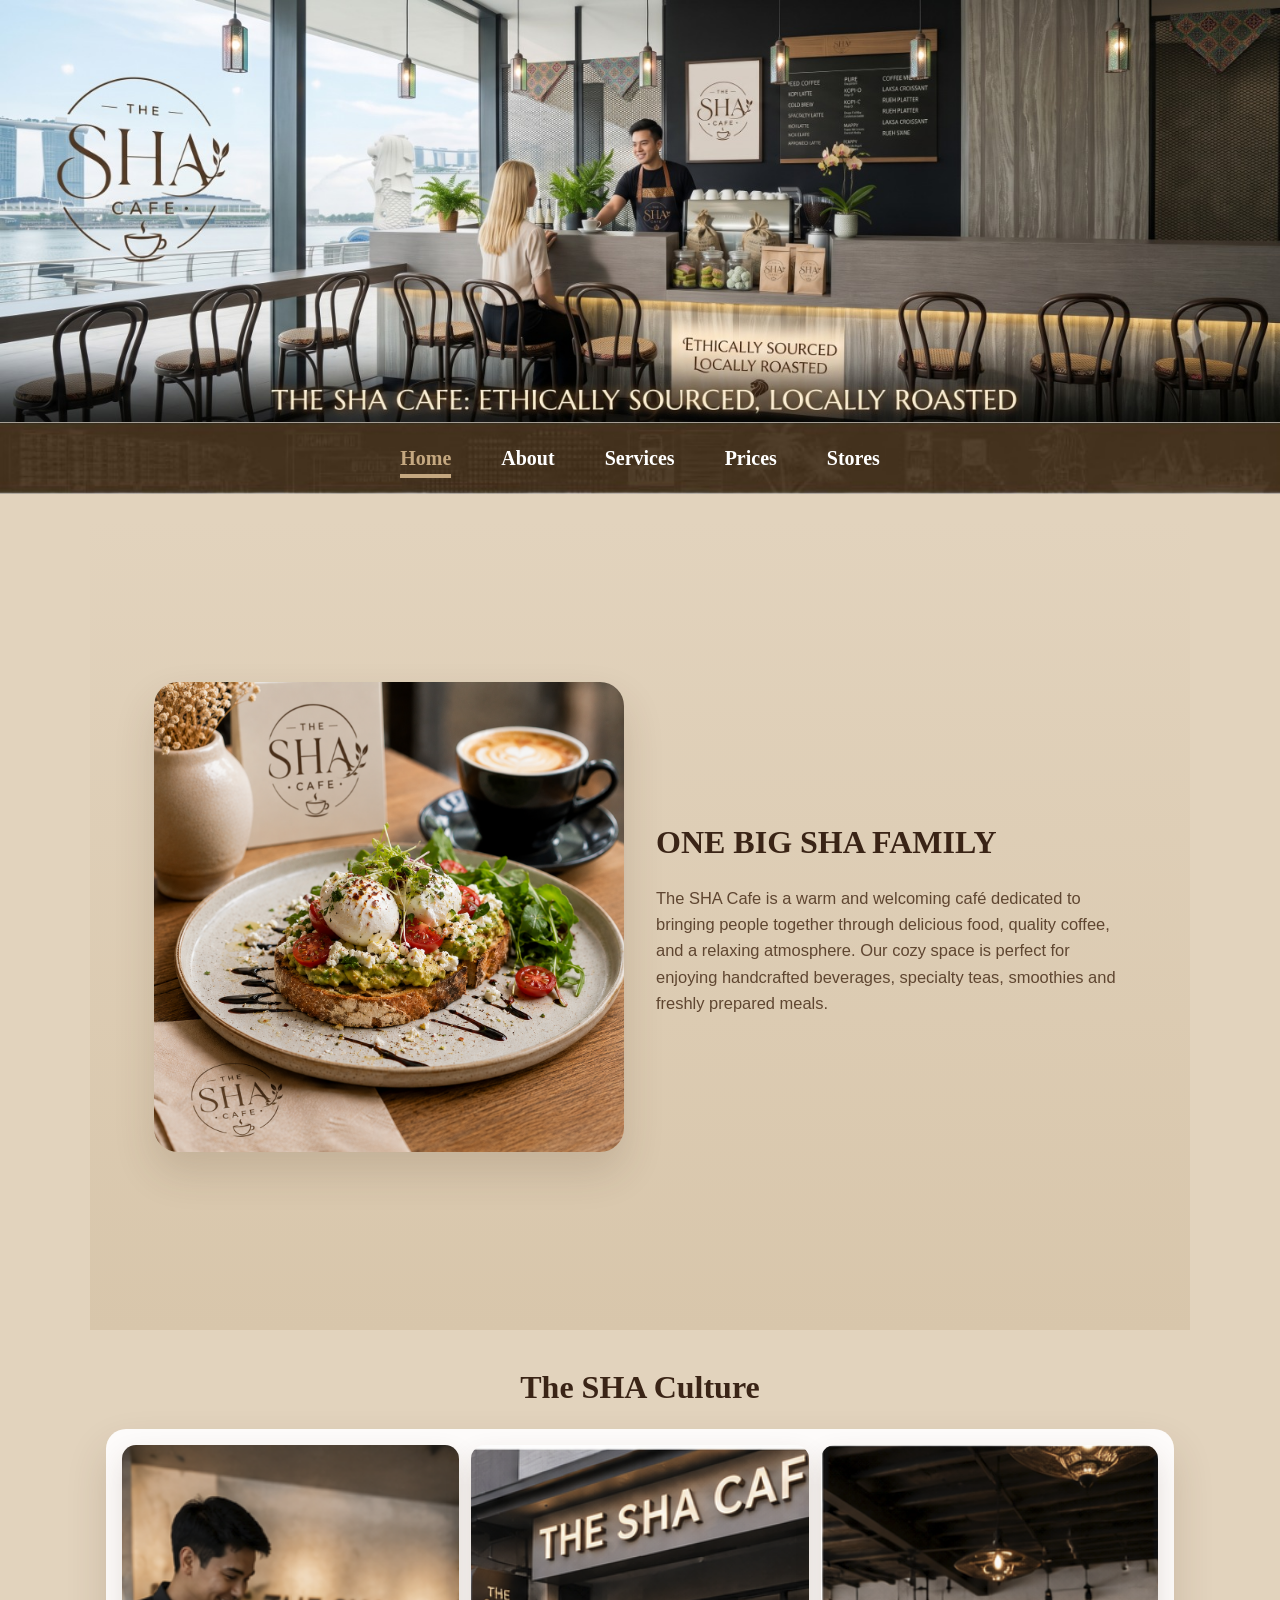
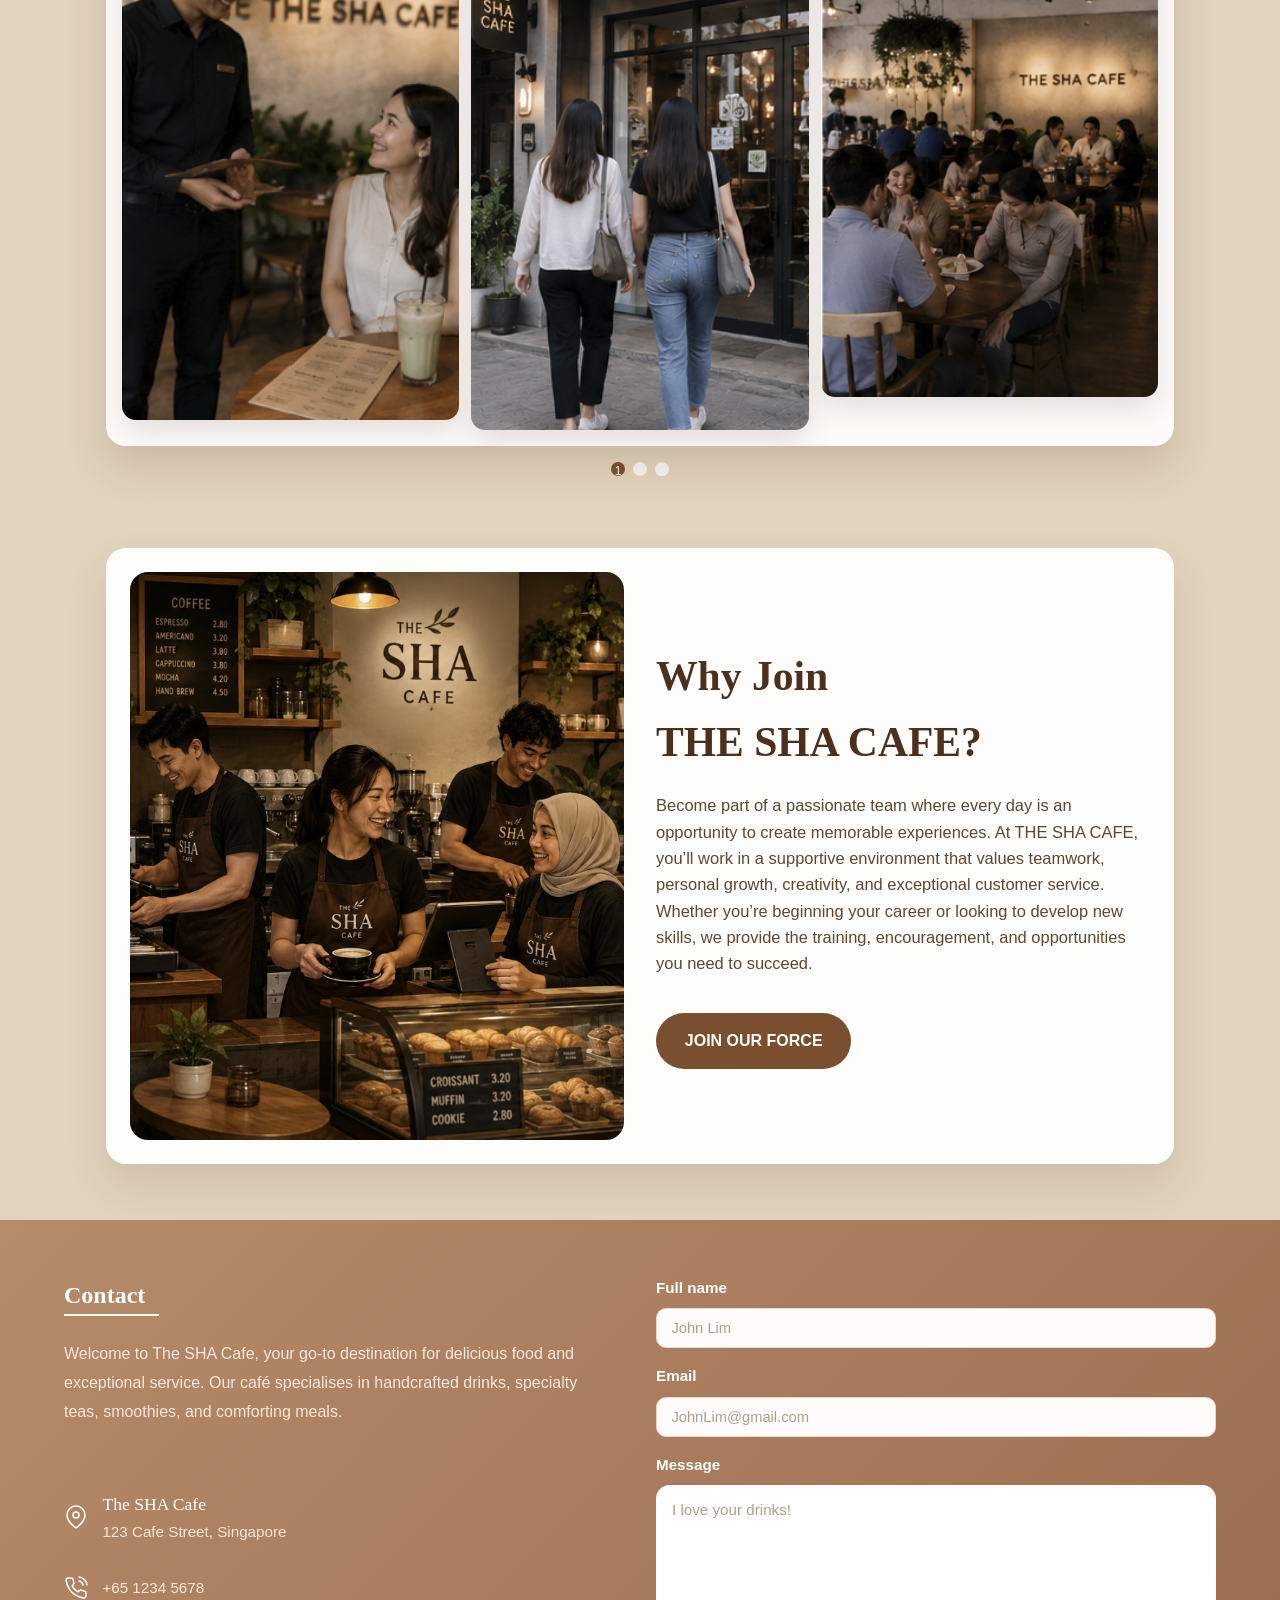
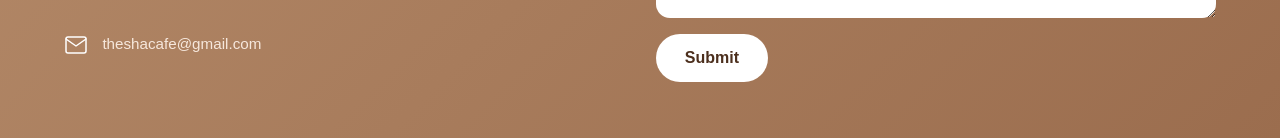
==== It project/index.html @ 7dddf334 "Add files via upload" ====
<!DOCTYPE html>
<html lang="en">
<head>
    <meta charset="UTF-8">
    <meta name="viewport" content="width=device-width, initial-scale=1.0">
    <title>THE SHA CAFE</title>
    <link rel="stylesheet" href="style.css">
</head>
<body>
    <header class="heroheader">
        <img src="images/Sha nav bar photo.jpeg" alt="The SHA Cafe banner" class="header-photo">
    </header>
    <nav class="navbar">
        <ul class="navlink">
            <li><a href="index.html" class="active">Home</a></li>
            <li><a href="about.html">About</a></li>
            <li><a href="services.html">Services</a></li>
            <li><a href="contact.html">Prices</a></li>
            <li><a href="contact.html">Stores</a></li>
        </ul>
    </nav>
    <br>
    <main>
        <section class="hero" id="home">
            <div class="heroimage">
                <img src="images/THS SHA CAFE.png" alt="The SHA Cafe interior">
            </div>
            <div class="herotext">
                <h2>ONE BIG SHA FAMILY</h2>
                <p>
                    The SHA Cafe is a warm and welcoming café dedicated to bringing people together through delicious food, quality coffee, and a relaxing atmosphere. Our cozy space is perfect for enjoying handcrafted beverages, specialty teas, smoothies and freshly prepared meals.
                </p>
            </div>
        </section>

        <section id="culture">
            <h2 class="section-title">The SHA Culture</h2>
            <div class="carousel">
                <input type="radio" id="slide1" name="carousel" checked>
                <input type="radio" id="slide2" name="carousel">
                <input type="radio" id="slide3" name="carousel">

                <div class="carousel-inner">
                    <div class="slides">
                        <div class="slide slide1">
                            <img src="images/Screenshot 2026-06-22 172841.png" alt="Culture image 1">
                            <img src="images/Screenshot 2026-06-22 170516.png" alt="Culture image 2">
                            <img src="images/Screenshot 2026-06-22 170541.png" alt="Culture image 3">
                        </div>
                        <div class="slide slide2">
                            <img src="images/Screenshot 2026-06-22 170557.png" alt="Culture image 4">
                            <img src="images/Screenshot 2026-06-22 170612.png" alt="Culture image 5">
                            <img src="images/Screenshot 2026-06-22 170637.png" alt="Culture image 6">
                        </div>
                        <div class="slide slide3">
                            <img src="images/Screenshot 2026-06-22 172850.png" alt="Culture image 7">
                            <img src="images/Screenshot 2026-06-22 172712.png" alt="Culture image 8">
                            <img src="images/Screenshot 2026-06-22 172802.png" alt="Culture image 9">
                        </div>
                    </div>
                </div>
                <div class="carouselcontrols">
                    <label for="slide1">1</label>
                    <label for="slide2">2</label>
                    <label for="slide3">3</label>
                </div>
            </div>
        </section>

        <section class="join-section">
            <div class="join-container">
                <div class="join-image">
                    <img src="images/carrer form photo.png" alt="Join our team at The SHA Cafe">
                </div>
                <div class="join-content">
                    <h2>Why Join<br>THE SHA CAFE?</h2>
                    <p>
                        Become part of a passionate team where every day is an opportunity to create memorable experiences. At THE SHA CAFE, you’ll work in a supportive environment that values teamwork, personal growth, creativity, and exceptional customer service. Whether you’re beginning your career or looking to develop new skills, we provide the training, encouragement, and opportunities you need to succeed.
                    </p>
                    <a class="join-btn" href="joinourforce.html">JOIN OUR FORCE</a>
                </div>
            </div>
        </section>

        <footer class="contactFooter" id="contact">
            <div class="contactLeft">
                <h2 class="contactTitle">Contact</h2>
                <div class="contactTitleLine"></div>
                <p class="contactDescription">
                    Welcome to The SHA Cafe, your go-to destination for delicious food and exceptional service. Our café specialises in handcrafted drinks, specialty teas, smoothies, and comforting meals.
                </p>
                <div class="contactInfo">
                    <div class="contactInfoItem">
                        <svg class="contactIcon" viewBox="0 0 24 24" fill="none" stroke="currentColor" stroke-width="1.5" stroke-linecap="round" stroke-linejoin="round">
                            <path d="M21 10c0 7-9 13-9 13s-9-6-9-13a9 9 0 0 1 18 0z"/>
                            <circle cx="12" cy="10" r="3"/>
                        </svg>
                        <div>
                            <span class="contactName">The SHA Cafe</span><br>
                            <span class="contactSub">123 Cafe Street, Singapore</span>
                        </div>
                    </div>
                    <div class="contactInfoItem">
                        <svg class="contactIcon" viewBox="0 0 24 24" fill="none" stroke="currentColor" stroke-width="1.5" stroke-linecap="round" stroke-linejoin="round">
                            <path d="M15.05 5A5 5 0 0 1 19 8.95M15.05 1A9 9 0 0 1 23 8.94m-1 7.98v3a2 2 0 0 1-2.18 2 19.79 19.79 0 0 1-8.63-3.07 19.5 19.5 0 0 1-6-6 19.79 19.79 0 0 1-3.07-8.67A2 2 0 0 1 4.11 2h3a2 2 0 0 1 2 1.72 12.84 12.84 0 0 0 .7 2.81 2 2 0 0 1-.45 2.11L8.09 9.91a16 16 0 0 0 6 6l1.27-1.27a2 2 0 0 1 2.11-.45 12.84 12.84 0 0 0 2.81.7A2 2 0 0 1 22 16.92z"/>
                        </svg>
                        <span class="contactPhone">+65 1234 5678</span>
                    </div>
                    <div class="contactInfoItem">
                        <svg class="contactIcon" viewBox="0 0 24 24" fill="none" stroke="currentColor" stroke-width="1.5" stroke-linecap="round" stroke-linejoin="round">
                            <path d="M4 4h16a2 2 0 0 1 2 2v12a2 2 0 0 1-2 2H4a2 2 0 0 1-2-2V6a2 2 0 0 1 2-2z"/>
                            <polyline points="22,6 12,13 2,6"/>
                        </svg>
                        <span class="contactSub">theshacafe@gmail.com</span>
                    </div>
                </div>
            </div>

            <div class="contactRight">
                <form id="contactForm" action="thankyou.html" method="get" novalidate>
                    <div class="formGroup">
                        <label for="full-name">Full name</label>
                        <input type="text" id="full-name" name="full-name" placeholder="John Lim" required>
                    </div>
                    <div class="formGroup">
                        <label for="email">Email</label>
                        <input type="email" id="email" name="email" placeholder="JohnLim@gmail.com" required>
                    </div>
                    <div class="formGroup">
                        <label for="message">Message</label>
                        <textarea id="message" name="message" rows="6" placeholder="I love your drinks!" required></textarea>
                    </div>
                    <button class="submitBtn" type="submit">Submit</button>
                </form>
            </div>
        </footer>
    </main>
</body>
</html>
---- It project/style.css ----
:root {
    color-scheme: light;
    --cream: #f7efe8;
    --cream-dark: #efe0d2;
    --brown: #7a4f2f;
    --brown-dark: #4c2f1d;
    --wood: #b98c5f;
    --white: #fffdf9;
}

* {
    box-sizing: border-box;
}

body {
    margin: 0;
    min-height: 100vh;
    background: linear-gradient(180deg, #fcf6ee 0%, var(--cream) 100%);
    color: var(--brown-dark);
    font-family: "Segoe UI", Tahoma, Geneva, Verdana, sans-serif;
    line-height: 1.6;
}

img {
    display: block;
    width: 100%;
    height: auto;
    object-fit: cover;
}

h1,
h2,
h3 {
    font-family: Georgia, "Times New Roman", serif;
    margin: 0;
}

.pageheader {
    max-width: 1100px;
    margin: 0 auto;
    padding: 1.5rem 1rem 0.5rem;
    text-align: center;
}

.logo {
    margin: 0 auto 1rem;
    width: 120px;
}

.siteTitle {
    font-size: 2.6rem;
    color: var(--brown-dark);
    margin-bottom: 0.75rem;
}

.navlinks {
    display: flex;
    flex-wrap: wrap;
    justify-content: center;
    gap: 0.75rem;
    margin-bottom: 2rem;
}

.navlinks a {
    text-decoration: none;
    color: var(--brown-dark);
    background: rgba(255, 255, 255, 0.85);
    padding: 0.85rem 1.2rem;
    border-radius: 999px;
    font-weight: 600;
    transition: background 0.2s ease, transform 0.2s ease;
}

.navlinks a:hover {
    background: var(--cream-dark);
    transform: translateY(-1px);
}

.hero {
    max-width: 1100px;
    margin: 0 auto;
    display: grid;
    grid-template-columns: minmax(280px, 1fr) minmax(320px, 1.2fr);
    gap: 2rem;
    align-items: center;
    padding: 0 1rem 2rem;
}

.heroimage {
    border-radius: 24px;
    overflow: hidden;
    box-shadow: 0 20px 40px rgba(76, 47, 29, 0.16);
}

.herotext h2 {
    font-size: 2rem;
    margin-bottom: 1rem;
}

.herotext p {
    color: #5f4631;
    font-size: 1.03rem;
    margin: 0;
}

.section-title {
    text-align: center;
    margin: 2rem 0 1rem;
    font-size: 2rem;
}

.carousel {
    max-width: 1100px;
    margin: 0 auto 2.5rem;
    padding: 0 1rem;
}

.carousel input {
    display: none;
}

.carousel-inner {
    position: relative;
    overflow: hidden;
    border-radius: 20px;
    box-shadow: 0 20px 40px rgba(76, 47, 29, 0.16);
    background: rgba(255, 255, 255, 0.92);
}

.slides {
    display: grid;
    gap: 0.75rem;
    padding: 1rem;
}

.slide {
    display: none;
    grid-template-columns: repeat(3, minmax(0, 1fr));
    gap: 0.75rem;
}

.slide img {
    width: 100%;
    min-height: 180px;
    border-radius: 14px;
    box-shadow: 0 12px 28px rgba(76, 47, 29, 0.14);
}

/* spacing of the join our force*/
.join-section {
  max-width: 1100px;
  margin: 2.5rem auto;
  padding: 1rem;
}
/*white border for the join our forces*/
.join-container {
  display: grid;
  grid-template-columns: 1fr 1fr;
  gap: 2rem;
  align-items: center;
  background: rgba(255,255,255,0.95);
  border-radius: 20px;
  padding: 1.5rem;
  box-shadow: 0 20px 40px rgba(76, 47, 29, 0.12);
}

.join-image img {
  width: 100%;
  height: auto;
  border-radius: 18px;
  object-fit: cover;
}
/*font size and colour of the paragraph*/
.join-content h2 {
  font-size: 2.6rem;
  color: var(--brown-dark);
  margin-bottom: 0.75rem;
}

.join-content p {
  color: #5f4631;
  font-size: 1.03rem;
  line-height: 1.6;
}
/* the join our force button*/
.join-btn {
  display: inline-block;
  margin-top: 1.25rem;
  background: var(--brown);
  color: var(--white);
  padding: 0.95rem 1.8rem;
  border-radius: 999px;
  text-decoration: none;
  font-weight: 700;
}
/*hover effect for the join our force button*/
@media (max-width: 900px) {
  .join-container {
    grid-template-columns: 1fr;
    text-align: center;
  }

  .join-content h2 {
    font-size: 2rem;
  }

  .join-btn {
    display: block;
    margin: 1rem auto 0;
  }
}
/* show the right slide*/
#slide1:checked ~ .carousel-inner .slide1,
#slide2:checked ~ .carousel-inner .slide2,
#slide3:checked ~ .carousel-inner .slide3 {
    display: grid;
}

.carouselcontrols {
    display: flex;
    justify-content: center;
    gap: 0.5rem;
    padding: 1rem 0;
}

.carouselcontrols label {
    width: 14px;
    height: 14px;
    border-radius: 50%;
    background: rgba(255, 255, 255, 0.8);
    cursor: pointer;
    transition: transform 0.2s ease, background 0.2s ease;
    display: grid;
    place-items: center;
    font-size: 0.75rem;
    color: transparent;
}

.carouselcontrols label:hover {
    transform: scale(1.1);
}

#slide1:checked ~ .carouselcontrols label[for="slide1"],
#slide2:checked ~ .carouselcontrols label[for="slide2"],
#slide3:checked ~ .carouselcontrols label[for="slide3"] {
    background: var(--brown);
    color: white;
}
/* contact form formating and colour*/
.contactFooter {
    background: linear-gradient(135deg, #b58b6a 0%, #9b6d4e 100%);
    color: #fff;
    display: grid;
    grid-template-columns: 1fr 1fr;
    gap: 2rem;
    padding: 3.5rem 5%;
    margin-top: 2rem;
}

.contactTitleLine {
    width: 95px;
    height: 2px;
    background: #fff;
    margin-bottom: 1.5rem;
}
/*spacing for the svgs*/
.contactDescription {
    font-size: 1rem;
    line-height: 1.8;
    max-width: 520px;
    margin-bottom: 4rem;
    color: #f6e7dc;
}
/*space between the svgs*/
.contactInfo {
    display: grid;
    gap: 2rem;
}
/*allignment of the svgs and text*/
.contactInfoItem {
    display: flex;
    align-items: center;
    gap: 0.9rem;
}
/*size and colour of the svgs*/
.contactIcon {
    width: 24px;
    height: 24px;
    color: #fff;
    flex-shrink: 0;
}
/*styling of the text*/
.contactName {
    font-family: Georgia, serif;
    font-size: 1.1rem;
    color: #fff;
}

.contactPhone,
.contactSub {
    font-size: 0.95rem;
    color: #f6e7dc;
}

.formGroup {
    display: grid;
    gap: 0.5rem;
    margin-bottom: 1rem;
}

.formGroup label {
    color: #fff;
    font-size: 0.95rem;
    font-weight: 600;
}
/*styling of the input fields and textarea*/
.formGroup input,
.formGroup textarea {
    width: 100%;
    padding: 0.95rem 1rem;
    border-radius: 14px;
    border: none;
    background: #fff;
    color: #4c2f1d;
    font-size: 0.95rem;
    resize: vertical;
}
/*styling of the submit button*/
.submitBtn {
    background: #fff;
    color: #4c2f1d;
    border: none;
    border-radius: 999px;
    padding: 0.95rem 1.8rem;
    font-size: 1rem;
    font-weight: 600;
    cursor: pointer;
    transition: transform 0.2s ease, background 0.2s ease;
}
.submitBtn:hover {
    background: #f4e8dd;
    transform: translateY(-1px);
}
/* thank you page styling */
.thankyouSection {
    min-height: 100vh;
    display: flex;
    align-items: center;
    justify-content: center;
    padding: 2rem 1rem;
    background: linear-gradient(180deg, #fcf6ee 0%, #f4e0ce 100%);
}
/*white boardwer styling for the thank you page*/
.thankyouCard {
    max-width: 620px;
    width: 100%;
    padding: 2.5rem 2rem;
    background: rgba(255, 255, 255, 0.95);
    border-radius: 26px;
    box-shadow: 0 24px 60px rgba(76, 47, 29, 0.15);
    text-align: center;
}
/* thank you page heading styling*/
.thankyouCard h1 {
    font-size: 2.5rem;
    margin-bottom: 1rem;
    color: var(--brown-dark);
}

.thankyouCard p {
    color: #5f4631;
    font-size: 1.05rem;
    line-height: 1.8;
    margin-bottom: 1.75rem;
}
/*styling of the thank you button*/
.thankyouCard a {
    display: inline-block;
    text-decoration: none;
    background: var(--brown);
    color: var(--white);
    padding: 0.95rem 1.8rem;
    border-radius: 999px;
    box-shadow: 0 12px 24px rgba(76, 47, 29, 0.16);
    transition: transform 0.2s ease, background 0.2s ease;
}

.thankyouCard a:hover {
    background: var(--wood);
    transform: translateY(-1px);
}
@media (max-width: 900px) {
    .hero {
        grid-template-columns: 1fr;
    }

    .contactFooter {
        grid-template-columns: 1fr;
    }
}

@media (max-width: 720px) {
    .siteTitle {
        font-size: 2rem;
    }

    .navlinks {
        gap: 0.5rem;
    }

    .carousel-inner {
        border-radius: 16px;
    }

    .slide {
        grid-template-columns: 1fr;
    }

    .carouselcontrols {
        gap: 0.35rem;
    }
}
/*NAVBAR*/
.heroheader {
    margin: 0;
    padding: 0;
    width: 100%;
    display: block;
    overflow: hidden;
}

.header-photo {
    display: block;
    width: 100%;
    max-width: 100%;
    height: auto;
    object-fit: contain;
}
/* NAVBAR STYLING */
.navbar {
    background-color: #49301a;
    background-image: url("images/nav bar texture.jpeg");
    background-position: center;
    background-repeat: no-repeat;
    background-size: cover;
    overflow: hidden;
    display: flex;
    justify-content: center;
    padding: 20px 0;
}
/* spacing and removal of bullents for the navbar links*/
ul {
    display: flex;
    justify-content: center;
    list-style-type: none;
    padding: 0;
    margin-top: 0;
    margin: 0;
    gap: 50px;
}
/* colour transitions*/
ul li a {
    text-decoration: none;
    font-family: "CG Times", "Times New Roman", Times, serif;
    font-size: 20px;
    font-weight: bold;
    color: #fff;
    transition: color 0.3s ease-in-out;
    position: relative;

}
/* underline effect for the navbar links*/
ul li a::after{
    content: '';
    position: absolute;
    display: block;
    height: 0.2em;
    width: 0%;
    background-color: #c5a880;
    transition: width 0.3s ease-in-out;
}

ul li a:hover::after{
    width: 100%;
}

ul li a:hover{
    color: #c5a880;
}

ul li a.active {
    color: #c5a880;
}

ul li a.active::after {
    width: 100%;
}

/*THE SHA CAFE — Job Application Page*/

:root {
  --color-bg-warm: #e2d3bd;
  --color-bg-warm-dark: #d8c6ab;
  --color-brown-900: #3a2416;
  --color-brown-800: #4a2f1c;
  --color-brown-700: #5c3a22;
  --color-brown-600: #6b4226;
  --color-brown-accent: #7a4a26;
  --color-cream: #faf7f2;
  --color-cream-card: #fbf8f3;
  --color-input-border: #e3dccf;
  --color-input-bg: #fdfcfa;
  --color-placeholder: #ada08c;
  --color-label: #3a2b1d;
  --color-footer-bg: #cdb99a;
  --color-focus-ring: #8a5a2e;

  --font-display: "Playfair Display", Georgia, "Times New Roman", serif;
  --font-body: "Inter", -apple-system, BlinkMacSystemFont, "Segoe UI", sans-serif;

  --radius-lg: 20px;
  --radius-md: 10px;
  --radius-sm: 6px;
}
/*tells browser to smoothly animated*/
html {
  scroll-behavior: smooth;
}

body {
  margin: 0;
  font-family: var(--font-body);
  color: var(--color-brown-900);
  background: var(--color-bg-warm);
}

img, svg {
  display: block;
}

a {
  color: var(--color-brown-accent);
}

/* gives the hero section a background colour and spacing*/
.hero {
  position: relative;
  min-height: 90vh;
  display: grid;
  grid-template-columns: 1fr 1fr;
  align-items: center;
  gap: 2rem;
  padding: 4rem 5vw 5rem;
  background: linear-gradient(180deg, var(--color-bg-warm) 0%, var(--color-bg-warm-dark) 100%);
  overflow: hidden;
}
/* gives the hero image a border radius and shadow*/
.hero__illustration {
  width: 100%;
  height: 100%;
}
/* gives the hero content a proper spacing and alignment*/
.hero__content {
  position: relative;
  z-index: 1;
  max-width: 28rem;
  padding-right: 2rem;
  padding-bottom: 34vh;
}
/* gives the hero title a proper font size and colour*/
.hero__title {
  font-family: var(--font-display);
  font-weight: 700;
  font-size: clamp(2.2rem, 4vw, 3.15rem);
  line-height: 1.15;
  margin: 0 0 1.25rem;
  color: var(--color-brown-900);
}
/* colour for the sha cafe title*/
.hero__title-accent {
  color: var(--color-brown-700);
}
/* line for title and paragraph*/
.hero__divider {
  display: flex;
  align-items: center;
  gap: 0.6rem;
  margin-bottom: 1.5rem;
}
/* line for title and paragraph*/
.hero__divider-line {
  width: 2.5rem;
  height: 2px;
  background: var(--color-brown-accent);
}

.hero__lede {
  font-size: 1.05rem;
  line-height: 1.6;
  color: var(--color-brown-800);
  max-width: 24rem;
  margin: 0 0 2.25rem;
}
/* gives the hero benefits a proper spacing and removes bullets*/
.hero__benefits {
  list-style: none;
  margin: 0;
  padding: 0;
  display: flex;
  flex-direction: column;
  gap: 1.35rem;
}
/* gives the hero benefits a proper spacing and alignment*/
.hero__benefit {
  display: flex;
  align-items: flex-start;
  gap: 1rem;
}

.hero__benefit-icon {
  flex: none;
  width: 2.75rem;
  height: 2.75rem;
  border-radius: 50%;
  background: rgba(122, 74, 38, 0.14);
  color: var(--color-brown-700);
  display: flex;
  align-items: center;
  justify-content: center;
}

.hero__benefit-text {
  display: flex;
  flex-direction: column;
  gap: 0.15rem;
  font-size: 0.95rem;
  line-height: 1.5;
  color: var(--color-brown-800);
}

.hero__benefit-text strong {
  font-size: 1rem;
  color: var(--color-brown-900);
}

/*border for the form*/
.form-card {
  background: var(--color-cream-card);
  border-radius: var(--radius-lg);
  box-shadow: 0 25px 60px -15px rgba(58, 36, 22, 0.35);
  padding: 2.75rem 3rem 3rem;
  max-width: 42rem;
  margin-left: auto;
}
/* gives the form title a proper font size and colour*/
.form-card__title {
  font-family: var(--font-display);
  font-weight: 700;
  font-size: 1.9rem;
  text-align: center;
  margin: 0 0 0.4rem;
  color: var(--color-brown-900);
  position: relative;
  padding-bottom: 0.85rem;
}
/*a line under the job application*/
.form-card__title::after {
  content: "";
  position: absolute;
  bottom: 0;
  left: 50%;
  transform: translateX(-50%);
  width: 3rem;
  height: 3px;
  background: var(--color-brown-accent);
  border-radius: 2px;
}
/*gives the form the font size and colour*/
.form-card__subtitle {
  text-align: center;
  color: #7a6a57;
  font-size: 0.92rem;
  margin: 0 0 2rem;
}

.form-grid {
  display: grid;
  grid-template-columns: 1fr 1fr;
  gap: 1.4rem 1.5rem;
}

/* proper spacing of the te xtarea*/
.field--full {
  grid-column: 1 / -1;
}
/* bolds the label of the textarea*/
.field label {
  font-size: 0.88rem;
  font-weight: 600;
  color: var(--color-label);
}

.required {
  color: #b5482f;
}
/* give font size and colour to the input fields and textarea*/
input[type="text"],
input[type="email"],
input[type="tel"],
input[type="date"],
select,
textarea {
  width: 100%;
  font-family: var(--font-body);
  font-size: 0.92rem;
  color: var(--color-brown-900);
  background: var(--color-input-bg);
  border: 1px solid var(--color-input-border);
  border-radius: var(--radius-md);
  padding: 0.7rem 0.9rem;
}

input::placeholder,
textarea::placeholder {
  color: var(--color-placeholder);
}
/* gives the textarea a proper height and font size*/ 
textarea {
  resize: vertical;
  min-height: 3.2rem;
  font-family: var(--font-body);
}

/* Custom select chevron */
.select-wrap {
  position: relative;
}
/* to add aroow for selection*/
.select-wrap select {
  appearance: none;
  -webkit-appearance: none;
  padding-right: 2.4rem;
  cursor: pointer;
}

.select-wrap::after {
  content: "";
  position: absolute;
  right: 1rem;
  top: 50%;
  width: 0.55rem;
  height: 0.55rem;
  border-right: 2px solid var(--color-brown-700);
  border-bottom: 2px solid var(--color-brown-700);
  transform: translateY(-70%) rotate(45deg);
  pointer-events: none;
}

/* File upload */
.file-row {
  display: flex;
  align-items: center;
  gap: 0.9rem;
  flex-wrap: wrap;
}
/* gives the file upload button a proper spacing and colour*/
.file-button {
  position: relative;
  display: inline-flex;
  align-items: center;
  background: var(--color-input-bg);
  border: 1px solid var(--color-input-border);
  border-radius: var(--radius-sm);
  padding: 0.5rem 1rem;
  font-size: 0.85rem;
  font-weight: 600;
  color: var(--color-brown-800);
  cursor: pointer;
}
/*Visually hides the actual file input (accessible but invisible).*/
.file-input {
  position: absolute;
  width: 1px;
  height: 1px;
  padding: 0;
  margin: -1px;
  overflow: hidden;
  clip: rect(0, 0, 0, 0);
  white-space: nowrap;
  border: 0;
}

.file-status {
  font-size: 0.88rem;
  color: #7a6a57;
}

.file-hint {
  font-size: 0.8rem;
  color: #9a8b76;
  margin-left: auto;
}

/* Consent checkbox */
.field--consent {
  flex-direction: row;
  align-items: flex-start;
  gap: 0.6rem;
}
/* Adjust the checkbox size and spacing, and give it the brown*/
.field--consent input[type="checkbox"] {
  margin-top: 0.2rem;
  width: 1.05rem;
  height: 1.05rem;
  accent-color: var(--color-brown-700);
  flex: none;
}

.field--consent label {
  font-weight: 400;
  font-size: 0.88rem;
  color: var(--color-brown-800);
}

.field--consent a {
  text-decoration: underline;
}

/* Submit button */
.submit-btn {
  width: 100%;
  display: inline-flex;
  align-items: center;
  justify-content: center;
  gap: 0.6rem;
  background: var(--color-brown-900);
  color: #fff;
  font-family: var(--font-body);
  font-size: 1rem;
  font-weight: 600;
  border: none;
  border-radius: var(--radius-md);
  padding: 0.95rem 1.5rem;
  cursor: pointer;
  transition: background-color 0.15s ease, transform 0.1s ease;
}

.submit-btn:hover {
  background: var(--color-brown-800);
}

.submit-btn:active {
  transform: translateY(1px);
}

/* FOOTER */

.site-footer {
  background: var(--color-footer-bg);
  color: var(--color-brown-900);
  padding: 1.75rem 5vw;
  display: flex;
  flex-wrap: wrap;
  align-items: center;
  justify-content: space-between;
  gap: 1.5rem;
  font-size: 0.9rem;
}
/* gives a proper spacing for logo and link*/
.footer-item {
  display: flex;
  align-items: center;
  gap: 0.65rem;
}

/* make footer links black*/
.footer-item a {
  color: var(--color-brown-900);
  text-decoration: none;
}

/*RESPONSIVE*/

@media (max-width: 980px) {
  .hero {
    grid-template-columns: 1fr;
    padding: 3rem 6vw 3rem;
  }

  .hero__content {
    max-width: none;
    padding-right: 0;
  }

  .form-card {
    margin-left: 0;
    max-width: none;
    padding: 2rem 1.5rem 2.25rem;
  }
}
/* makes the form and footer responsive for mobile devices*/
@media (max-width: 640px) {
  .form-grid {
    grid-template-columns: 1fr;
  }

  .file-hint {
    margin-left: 0;
    width: 100%;
  }

  .site-footer {
    flex-direction: column;
    align-items: flex-start;
  }
}

/*Reduced motion*/

@media (prefers-reduced-motion: reduce) {
  html {
    scroll-behavior: auto;
  }

  * {
    transition: none !important;
  }
}
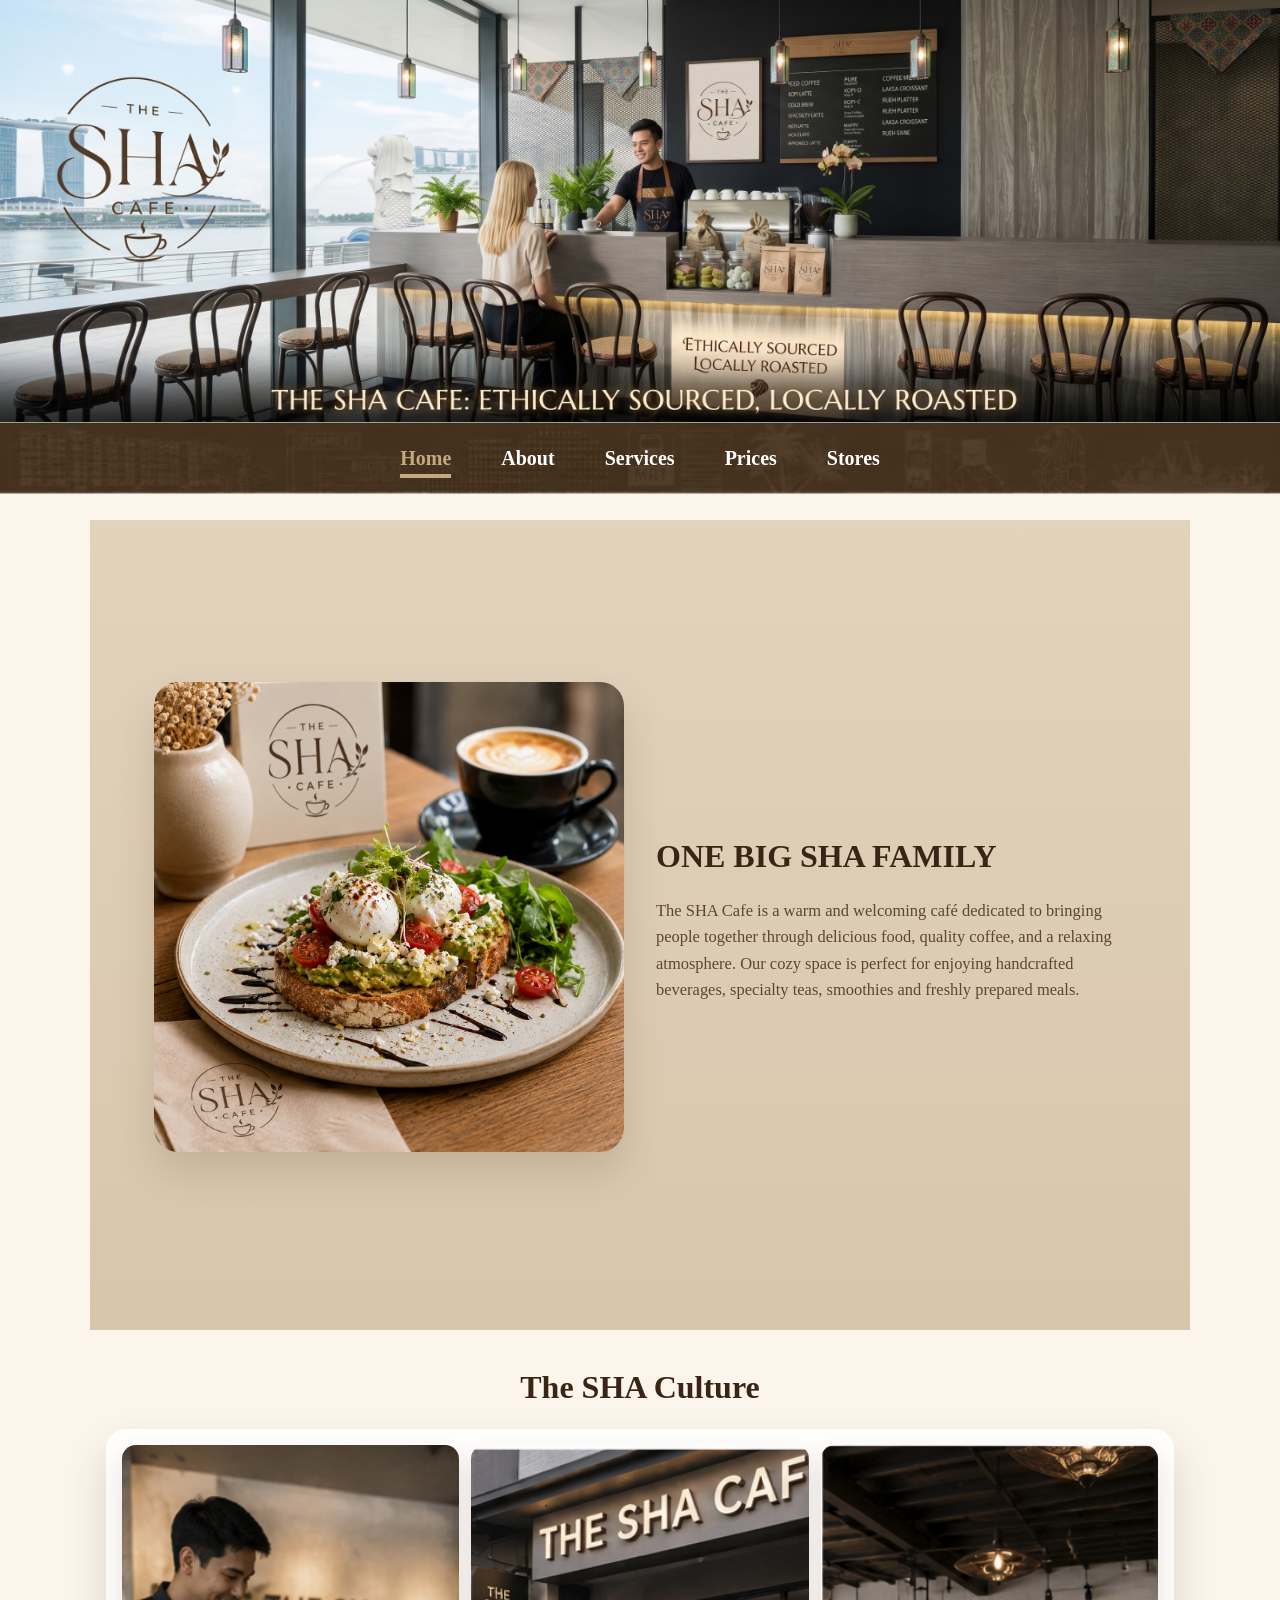
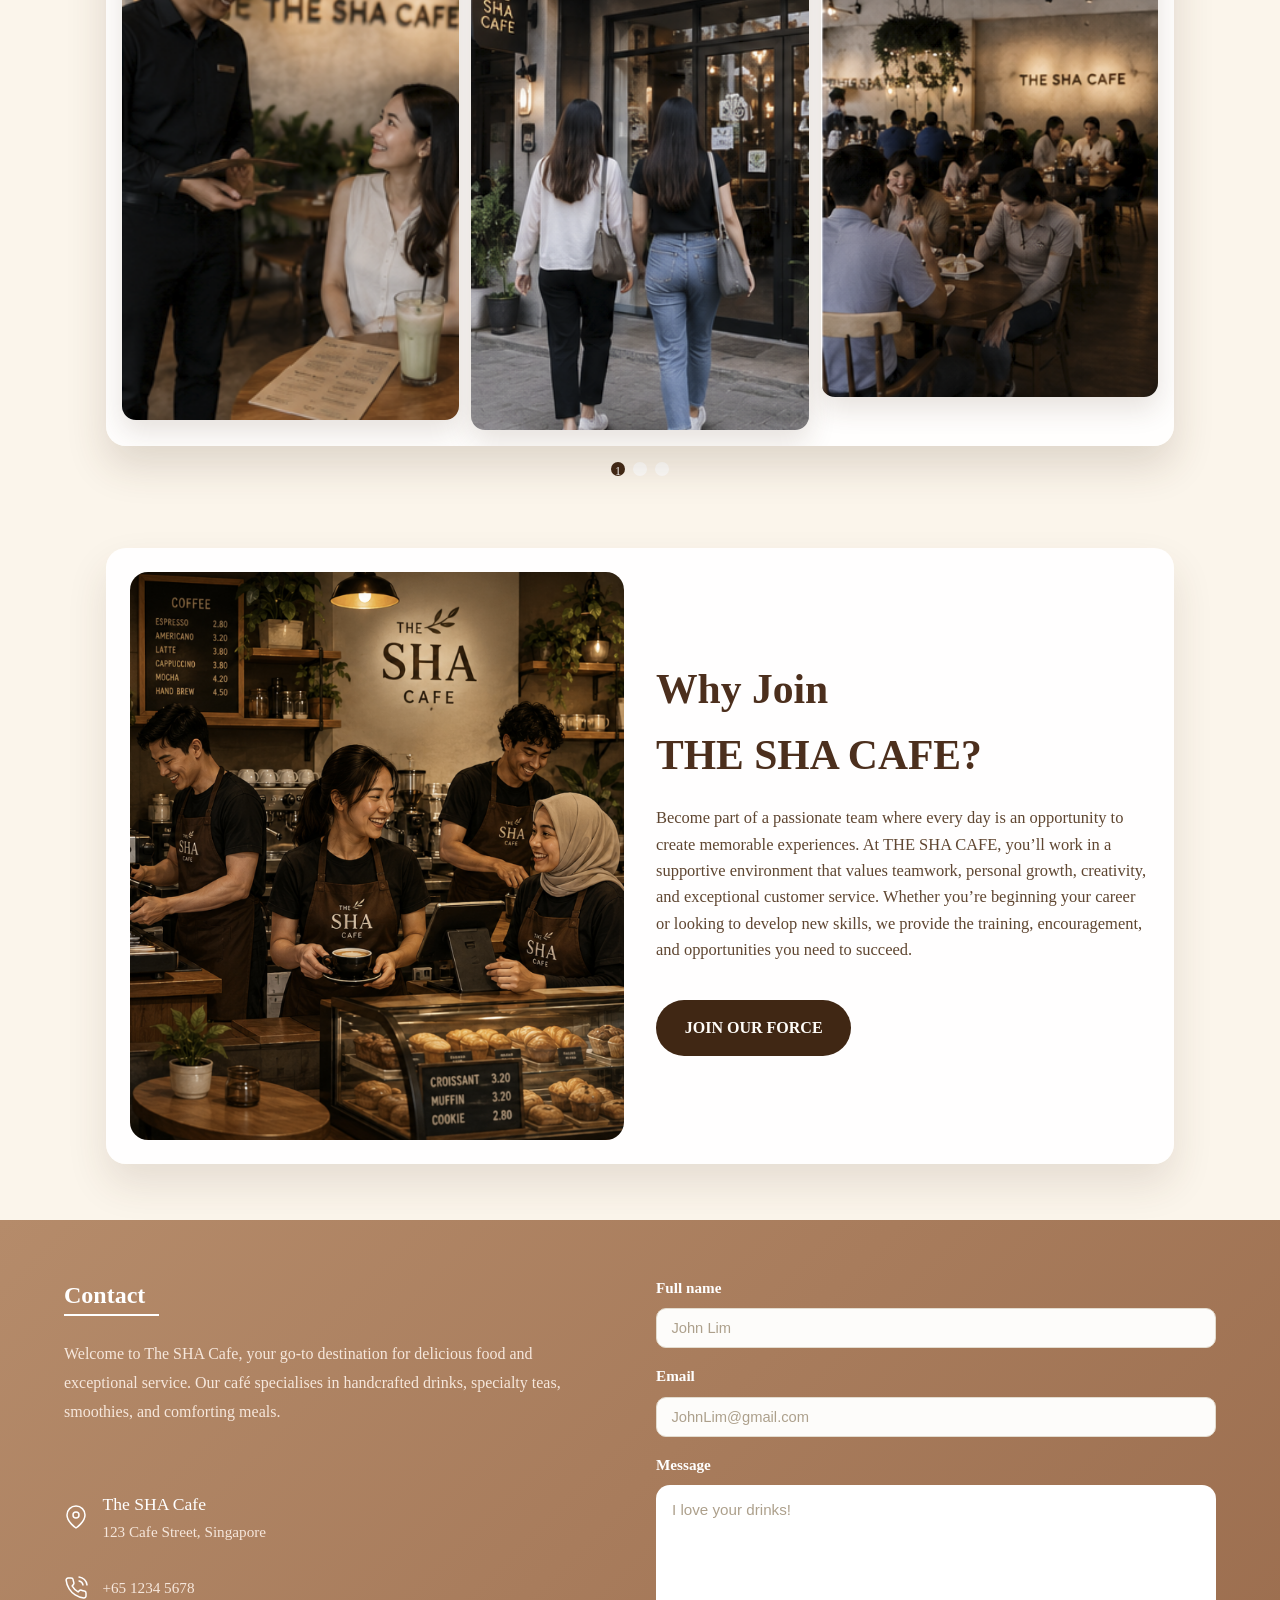
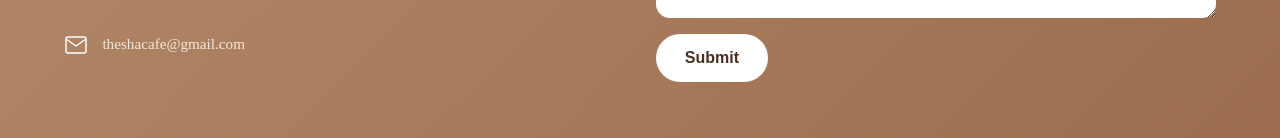
==== commit 1a6f6f5d: "Update index.html" ====
--- a/It project/index.html
+++ b/It project/index.html
@@ -1,3 +1,6 @@
+<!--AUTHOR: PULAVARTHI ABHIJEET VARDHAN-->
+<!--ADMIN NO: 261509L-->
+<!-- ALL IMAGES AND SVGS WERE DONE BY AI-->
 <!DOCTYPE html>
 <html lang="en">
 <head>
@@ -7,6 +10,19 @@
     <link rel="stylesheet" href="style.css">
 </head>
 <body>
+    <!-- Opening logo animation screen -->
+  <section class="logointro" aria-hidden="true">
+    <div class="logowrap">
+      <img
+        class="logo"
+        src="images/THE SHA CAFE LOGO.png"
+        alt="The SHA Café logo"
+      />
+      <div class="shine"></div>
+      <p class="welcometext">Welcome to SHA Café</p>
+    </div>
+  </section>
+  <!-- websites content -->
     <header class="heroheader">
         <img src="images/Sha nav bar photo.jpeg" alt="The SHA Cafe banner" class="header-photo">
     </header>
@@ -117,7 +133,7 @@
             </div>
 
             <div class="contactRight">
-                <form id="contactForm" action="thankyou.html" method="get" novalidate>
+                <form id="contactForm" action="thankyou.html">
                     <div class="formGroup">
                         <label for="full-name">Full name</label>
                         <input type="text" id="full-name" name="full-name" placeholder="John Lim" required>
@@ -136,4 +152,4 @@
         </footer>
     </main>
 </body>
-</html>+</html>
--- a/It project/style.css
+++ b/It project/style.css
@@ -1,3 +1,6 @@
+/*AUTHOR: PULAVARTHI ABHIJEET VARDHAN*/
+/*ADMIN NO: 261509L*/
+/*ALL IMAGES AND SVGS WERE DONE BY AI*/
 :root {
     color-scheme: light;
     --cream: #f7efe8;
@@ -20,6 +23,81 @@
     font-family: "Segoe UI", Tahoma, Geneva, Verdana, sans-serif;
     line-height: 1.6;
 }
+/*NAVBAR*/
+.heroheader {
+    margin: 0;
+    padding: 0;
+    width: 100%;
+    display: block;
+    overflow: hidden;
+}
+
+.header-photo {
+    display: block;
+    width: 100%;
+    max-width: 100%;
+    height: auto;
+    object-fit: contain;
+}
+/* NAVBAR STYLING */
+.navbar {
+    background-color: #49301a;
+    background-image: url("images/nav bar texture.jpeg");
+    background-position: center;
+    background-repeat: no-repeat;
+    background-size: cover;
+    overflow: hidden;
+    display: flex;
+    justify-content: center;
+    padding: 20px 0;
+}
+/* spacing and removal of bullents for the navbar links*/
+ul {
+    display: flex;
+    justify-content: center;
+    list-style-type: none;
+    padding: 0;
+    margin-top: 0;
+    margin: 0;
+    gap: 50px;
+}
+/* colour transitions*/
+ul li a {
+    text-decoration: none;
+    font-family: "CG Times", "Times New Roman", Times, serif;
+    font-size: 20px;
+    font-weight: bold;
+    color: #fff;
+    transition: color 0.3s ease-in-out;
+    position: relative;
+
+}
+/* underline effect for the navbar links*/
+ul li a::after{
+    content: '';
+    position: absolute;
+    display: block;
+    height: 0.2em;
+    width: 0%;
+    background-color: #c5a880;
+    transition: width 0.3s ease-in-out;
+}
+
+ul li a:hover::after{
+    width: 100%;
+}
+
+ul li a:hover{
+    color: #c5a880;
+}
+
+ul li a.active {
+    color: #c5a880;
+}
+
+ul li a.active::after {
+    width: 100%;
+}
 
 img {
     display: block;
@@ -144,70 +222,6 @@
     min-height: 180px;
     border-radius: 14px;
     box-shadow: 0 12px 28px rgba(76, 47, 29, 0.14);
-}
-
-/* spacing of the join our force*/
-.join-section {
-  max-width: 1100px;
-  margin: 2.5rem auto;
-  padding: 1rem;
-}
-/*white border for the join our forces*/
-.join-container {
-  display: grid;
-  grid-template-columns: 1fr 1fr;
-  gap: 2rem;
-  align-items: center;
-  background: rgba(255,255,255,0.95);
-  border-radius: 20px;
-  padding: 1.5rem;
-  box-shadow: 0 20px 40px rgba(76, 47, 29, 0.12);
-}
-
-.join-image img {
-  width: 100%;
-  height: auto;
-  border-radius: 18px;
-  object-fit: cover;
-}
-/*font size and colour of the paragraph*/
-.join-content h2 {
-  font-size: 2.6rem;
-  color: var(--brown-dark);
-  margin-bottom: 0.75rem;
-}
-
-.join-content p {
-  color: #5f4631;
-  font-size: 1.03rem;
-  line-height: 1.6;
-}
-/* the join our force button*/
-.join-btn {
-  display: inline-block;
-  margin-top: 1.25rem;
-  background: var(--brown);
-  color: var(--white);
-  padding: 0.95rem 1.8rem;
-  border-radius: 999px;
-  text-decoration: none;
-  font-weight: 700;
-}
-/*hover effect for the join our force button*/
-@media (max-width: 900px) {
-  .join-container {
-    grid-template-columns: 1fr;
-    text-align: center;
-  }
-
-  .join-content h2 {
-    font-size: 2rem;
-  }
-
-  .join-btn {
-    display: block;
-    margin: 1rem auto 0;
-  }
 }
 /* show the right slide*/
 #slide1:checked ~ .carousel-inner .slide1,
@@ -341,6 +355,101 @@
     background: #f4e8dd;
     transform: translateY(-1px);
 }
+/* spacing of the join our force*/
+.join-section {
+  max-width: 1100px;
+  margin: 2.5rem auto;
+  padding: 1rem;
+}
+/*white border for the join our forces*/
+.join-container {
+  display: grid;
+  grid-template-columns: 1fr 1fr;
+  gap: 2rem;
+  align-items: center;
+  background: rgba(255,255,255,0.95);
+  border-radius: 20px;
+  padding: 1.5rem;
+  box-shadow: 0 20px 40px rgba(76, 47, 29, 0.12);
+}
+
+.join-image img {
+  width: 100%;
+  height: auto;
+  border-radius: 18px;
+  object-fit: cover;
+}
+/*font size and colour of the paragraph*/
+.join-content h2 {
+  font-size: 2.6rem;
+  color: var(--brown-dark);
+  margin-bottom: 0.75rem;
+}
+
+.join-content p {
+  color: #5f4631;
+  font-size: 1.03rem;
+  line-height: 1.6;
+}
+/* the join our force button*/
+.join-btn {
+  display: inline-block;
+  margin-top: 1.25rem;
+  background: var(--brown);
+  color: var(--white);
+  padding: 0.95rem 1.8rem;
+  border-radius: 999px;
+  text-decoration: none;
+  font-weight: 700;
+}
+@media (max-width: 900px) {
+    .hero {
+        grid-template-columns: 1fr;
+    }
+
+    .contactFooter {
+        grid-template-columns: 1fr;
+    }
+}
+
+@media (max-width: 720px) {
+    .siteTitle {
+        font-size: 2rem;
+    }
+
+    .navlinks {
+        gap: 0.5rem;
+    }
+
+    .carousel-inner {
+        border-radius: 16px;
+    }
+
+    .slide {
+        grid-template-columns: 1fr;
+    }
+
+    .carouselcontrols {
+        gap: 0.35rem;
+    }
+}
+/*hover effect for the join our force button*/
+@media (max-width: 900px) {
+  .join-container {
+    grid-template-columns: 1fr;
+    text-align: center;
+  }
+
+  .join-content h2 {
+    font-size: 2rem;
+  }
+
+  .join-btn {
+    display: block;
+    margin: 1rem auto 0;
+  }
+}
+/*-------------end  of index.html styling------------------*/
 /* thank you page styling */
 .thankyouSection {
     min-height: 100vh;
@@ -389,115 +498,8 @@
     background: var(--wood);
     transform: translateY(-1px);
 }
-@media (max-width: 900px) {
-    .hero {
-        grid-template-columns: 1fr;
-    }
-
-    .contactFooter {
-        grid-template-columns: 1fr;
-    }
-}
-
-@media (max-width: 720px) {
-    .siteTitle {
-        font-size: 2rem;
-    }
-
-    .navlinks {
-        gap: 0.5rem;
-    }
-
-    .carousel-inner {
-        border-radius: 16px;
-    }
-
-    .slide {
-        grid-template-columns: 1fr;
-    }
-
-    .carouselcontrols {
-        gap: 0.35rem;
-    }
-}
-/*NAVBAR*/
-.heroheader {
-    margin: 0;
-    padding: 0;
-    width: 100%;
-    display: block;
-    overflow: hidden;
-}
-
-.header-photo {
-    display: block;
-    width: 100%;
-    max-width: 100%;
-    height: auto;
-    object-fit: contain;
-}
-/* NAVBAR STYLING */
-.navbar {
-    background-color: #49301a;
-    background-image: url("images/nav bar texture.jpeg");
-    background-position: center;
-    background-repeat: no-repeat;
-    background-size: cover;
-    overflow: hidden;
-    display: flex;
-    justify-content: center;
-    padding: 20px 0;
-}
-/* spacing and removal of bullents for the navbar links*/
-ul {
-    display: flex;
-    justify-content: center;
-    list-style-type: none;
-    padding: 0;
-    margin-top: 0;
-    margin: 0;
-    gap: 50px;
-}
-/* colour transitions*/
-ul li a {
-    text-decoration: none;
-    font-family: "CG Times", "Times New Roman", Times, serif;
-    font-size: 20px;
-    font-weight: bold;
-    color: #fff;
-    transition: color 0.3s ease-in-out;
-    position: relative;
-
-}
-/* underline effect for the navbar links*/
-ul li a::after{
-    content: '';
-    position: absolute;
-    display: block;
-    height: 0.2em;
-    width: 0%;
-    background-color: #c5a880;
-    transition: width 0.3s ease-in-out;
-}
-
-ul li a:hover::after{
-    width: 100%;
-}
-
-ul li a:hover{
-    color: #c5a880;
-}
-
-ul li a.active {
-    color: #c5a880;
-}
-
-ul li a.active::after {
-    width: 100%;
-}
-
+/*-------------end of thank you page styling------------------*/
 /*THE SHA CAFE — Job Application Page*/
-
 :root {
   --color-bg-warm: #e2d3bd;
   --color-bg-warm-dark: #d8c6ab;
@@ -533,11 +535,11 @@
   color: var(--color-brown-900);
   background: var(--color-bg-warm);
 }
-
+/* removes the default margin and padding from all elements and sets the box-sizing to border-box*/
 img, svg {
   display: block;
 }
-
+/* removes the default underline from all links and sets the colour to brown accent*/
 a {
   color: var(--color-brown-accent);
 }
@@ -555,12 +557,12 @@
   overflow: hidden;
 }
 /* gives the hero image a border radius and shadow*/
-.hero__illustration {
+.heroillustration {
   width: 100%;
   height: 100%;
 }
 /* gives the hero content a proper spacing and alignment*/
-.hero__content {
+.herocontent {
   position: relative;
   z-index: 1;
   max-width: 28rem;
@@ -568,7 +570,7 @@
   padding-bottom: 34vh;
 }
 /* gives the hero title a proper font size and colour*/
-.hero__title {
+.herotitle {
   font-family: var(--font-display);
   font-weight: 700;
   font-size: clamp(2.2rem, 4vw, 3.15rem);
@@ -577,24 +579,24 @@
   color: var(--color-brown-900);
 }
 /* colour for the sha cafe title*/
-.hero__title-accent {
+.herotitle-accent {
   color: var(--color-brown-700);
 }
 /* line for title and paragraph*/
-.hero__divider {
+.herodivider {
   display: flex;
   align-items: center;
   gap: 0.6rem;
   margin-bottom: 1.5rem;
 }
 /* line for title and paragraph*/
-.hero__divider-line {
+.herodividerline {
   width: 2.5rem;
   height: 2px;
   background: var(--color-brown-accent);
 }
-
-.hero__lede {
+/* gives the hero paragraph a proper font size and colour*/
+.herostyling {
   font-size: 1.05rem;
   line-height: 1.6;
   color: var(--color-brown-800);
@@ -602,7 +604,7 @@
   margin: 0 0 2.25rem;
 }
 /* gives the hero benefits a proper spacing and removes bullets*/
-.hero__benefits {
+.herobenefitstyling {
   list-style: none;
   margin: 0;
   padding: 0;
@@ -611,13 +613,13 @@
   gap: 1.35rem;
 }
 /* gives the hero benefits a proper spacing and alignment*/
-.hero__benefit {
+.hernobenefit {
   display: flex;
   align-items: flex-start;
   gap: 1rem;
 }
 
-.hero__benefit-icon {
+.hernobenefiticon {
   flex: none;
   width: 2.75rem;
   height: 2.75rem;
@@ -629,7 +631,7 @@
   justify-content: center;
 }
 
-.hero__benefit-text {
+.herobenefittext {
   display: flex;
   flex-direction: column;
   gap: 0.15rem;
@@ -638,13 +640,13 @@
   color: var(--color-brown-800);
 }
 
-.hero__benefit-text strong {
+.herobenefittextStrong {
   font-size: 1rem;
   color: var(--color-brown-900);
 }
 
 /*border for the form*/
-.form-card {
+.formcard{
   background: var(--color-cream-card);
   border-radius: var(--radius-lg);
   box-shadow: 0 25px 60px -15px rgba(58, 36, 22, 0.35);
@@ -653,7 +655,7 @@
   margin-left: auto;
 }
 /* gives the form title a proper font size and colour*/
-.form-card__title {
+.formcardTitle {
   font-family: var(--font-display);
   font-weight: 700;
   font-size: 1.9rem;
@@ -664,7 +666,7 @@
   padding-bottom: 0.85rem;
 }
 /*a line under the job application*/
-.form-card__title::after {
+.formcardTitle::after {
   content: "";
   position: absolute;
   bottom: 0;
@@ -676,25 +678,25 @@
   border-radius: 2px;
 }
 /*gives the form the font size and colour*/
-.form-card__subtitle {
+.formcardSubtitle {
   text-align: center;
   color: #7a6a57;
   font-size: 0.92rem;
   margin: 0 0 2rem;
 }
-
-.form-grid {
+/* gives the form a proper spacing and alignment*/
+.fromgrid {
   display: grid;
   grid-template-columns: 1fr 1fr;
   gap: 1.4rem 1.5rem;
 }
 
-/* proper spacing of the te xtarea*/
-.field--full {
+/* proper spacing of the textarea*/
+.fieldfull {
   grid-column: 1 / -1;
 }
 /* bolds the label of the textarea*/
-.field label {
+.fieldlabel {
   font-size: 0.88rem;
   font-weight: 600;
   color: var(--color-label);
@@ -732,18 +734,18 @@
 }
 
 /* Custom select chevron */
-.select-wrap {
+.selectwrap {
   position: relative;
 }
 /* to add aroow for selection*/
-.select-wrap select {
+.selectwrapSelect {
   appearance: none;
   -webkit-appearance: none;
   padding-right: 2.4rem;
   cursor: pointer;
 }
 
-.select-wrap::after {
+.selectwrap::after {
   content: "";
   position: absolute;
   right: 1rem;
@@ -757,14 +759,14 @@
 }
 
 /* File upload */
-.file-row {
+.filerow {
   display: flex;
   align-items: center;
   gap: 0.9rem;
   flex-wrap: wrap;
 }
 /* gives the file upload button a proper spacing and colour*/
-.file-button {
+.filebutton {
   position: relative;
   display: inline-flex;
   align-items: center;
@@ -778,7 +780,7 @@
   cursor: pointer;
 }
 /*Visually hides the actual file input (accessible but invisible).*/
-.file-input {
+.fileinput {
   position: absolute;
   width: 1px;
   height: 1px;
@@ -790,25 +792,25 @@
   border: 0;
 }
 
-.file-status {
+.filestatus {
   font-size: 0.88rem;
   color: #7a6a57;
 }
 
-.file-hint {
+.filehint {
   font-size: 0.8rem;
   color: #9a8b76;
   margin-left: auto;
 }
 
 /* Consent checkbox */
-.field--consent {
+.fieldconsent {
   flex-direction: row;
   align-items: flex-start;
   gap: 0.6rem;
 }
 /* Adjust the checkbox size and spacing, and give it the brown*/
-.field--consent input[type="checkbox"] {
+.fieldconsentInput[type="checkbox"] {
   margin-top: 0.2rem;
   width: 1.05rem;
   height: 1.05rem;
@@ -816,13 +818,13 @@
   flex: none;
 }
 
-.field--consent label {
+.fieldconsentLabel {
   font-weight: 400;
   font-size: 0.88rem;
   color: var(--color-brown-800);
 }
 
-.field--consent a {
+.fieldconsent a {
   text-decoration: underline;
 }
 
@@ -855,7 +857,7 @@
 
 /* FOOTER */
 
-.site-footer {
+.sitefooter {
   background: var(--color-footer-bg);
   color: var(--color-brown-900);
   padding: 1.75rem 5vw;
@@ -867,14 +869,14 @@
   font-size: 0.9rem;
 }
 /* gives a proper spacing for logo and link*/
-.footer-item {
+.footeritem {
   display: flex;
   align-items: center;
   gap: 0.65rem;
 }
 
 /* make footer links black*/
-.footer-item a {
+.footeritem a {
   color: var(--color-brown-900);
   text-decoration: none;
 }
@@ -887,12 +889,12 @@
     padding: 3rem 6vw 3rem;
   }
 
-  .hero__content {
+  .herocontent {
     max-width: none;
     padding-right: 0;
   }
 
-  .form-card {
+  .formcard{
     margin-left: 0;
     max-width: none;
     padding: 2rem 1.5rem 2.25rem;
@@ -900,16 +902,16 @@
 }
 /* makes the form and footer responsive for mobile devices*/
 @media (max-width: 640px) {
-  .form-grid {
+  .fromgrid {
     grid-template-columns: 1fr;
   }
 
-  .file-hint {
+  .filehint {
     margin-left: 0;
     width: 100%;
   }
 
-  .site-footer {
+  .sitefooter {
     flex-direction: column;
     align-items: flex-start;
   }
@@ -925,4 +927,152 @@
   * {
     transition: none !important;
   }
-}+}
+/*------------END OF JOB APPLICATION PAGE STYLING------------------*/
+:root {
+  --cream: #fbf5eb;
+  --brown: #402714;
+  --gold: #9d7041;
+}
+
+* {
+  box-sizing: border-box;
+}
+
+body {
+  margin: 0;
+  min-height: 100vh;
+  background: var(--cream);
+  font-family: Georgia, serif;
+}
+
+/* Opening screen container */
+.logointro {
+  position: fixed;
+  inset: 0;
+  z-index: 9999;
+  display: grid;
+  place-items: center;
+  overflow: hidden;
+  background: radial-gradient(circle at center, #fffdf8 0%, #f8eee0 52%, #ead8c1 100%);
+  animation: introExit 1s ease-in-out 5.2s forwards;
+}
+
+/* Decorative warm glow circle behind logo */
+.logointro::before {
+  content: "";
+  position: absolute;
+  width: min(70vw, 700px);
+  aspect-ratio: 1;
+  border: 1px solid rgba(157, 112, 65, 0.25);
+  border-radius: 50%;
+  box-shadow:
+    0 0 0 30px rgba(157, 112, 65, 0.04),
+    0 0 0 70px rgba(157, 112, 65, 0.025),
+    0 0 80px rgba(96, 55, 22, 0.16);
+  transform: scale(0);
+  animation: circleBloom 2.2s cubic-bezier(.16, 1, .3, 1) 0.15s forwards;
+}
+
+/* Logo container */
+.logowrap {
+  position: relative;
+  width: min(76vw, 620px);
+  padding: 2rem;
+  opacity: 0;
+  transform: translateY(28px) scale(0.88);
+  animation: logoEnter 1.6s cubic-bezier(.16, 1, .3, 1) 0.65s forwards;
+}
+
+/* The Logo Image */
+.logo {
+  display: block;
+  width: 70%;
+  height: auto;
+  position: relative;
+  z-index: 2;
+  /* Top to bottom reveal effect */
+  clip-path: inset(0 0 100% 0);
+  filter: drop-shadow(0 14px 22px rgba(64, 39, 20, 0.14));
+  animation: logoReveal 1.8s cubic-bezier(.65, 0, .35, 1) 0.9s forwards;
+}
+
+/* Shimmering shine overlay */
+.shine {
+  position: absolute;
+  z-index: 3;
+  inset: 0;
+  pointer-events: none;
+  overflow: hidden;
+  border-radius: 50%;
+}
+
+.shine::after {
+  content: "";
+  position: absolute;
+  top: -25%;
+  left: -80%;
+  width: 45%;
+  height: 150%;
+  transform: rotate(20deg);
+  background: linear-gradient(
+    90deg,
+    transparent 0%,
+    rgba(255, 255, 255, 0.05) 25%,
+    rgba(255, 247, 223, 0.85) 50%,
+    rgba(255, 255, 255, 0.05) 75%,
+    transparent 100%
+  );
+  animation: shimmer 1.3s ease-in-out 2.35s forwards;
+}
+/* Welcome text styling */
+.welcometext {
+  position: absolute;
+  bottom: -1.3rem;
+  left: 50%;
+  z-index: 4;
+  width: max-content;
+  transform: translateX(-50%) translateY(10px);
+  color: var(--brown);
+  font-family: Arial, sans-serif;
+  font-size: clamp(0.62rem, 1.2vw, 0.8rem);
+  font-weight: 600;
+  letter-spacing: 0.32em;
+  text-transform: uppercase;
+  opacity: 0;
+  animation: welcomeAppear 1s ease 3.25s forwards;
+}
+/*Animation Keyframes*/
+
+@keyframes circleBloom {
+  0% { opacity: 0; transform: scale(0.35) rotate(-20deg); }
+  100% { opacity: 1; transform: scale(1) rotate(0); }
+}
+
+@keyframes logoEnter {
+  0% { opacity: 0; transform: translateY(28px) scale(0.88); }
+  100% { opacity: 1; transform: translateY(0) scale(1); }
+}
+
+@keyframes logoReveal {
+  0% { clip-path: inset(0 0 100% 0); }
+  100% { clip-path: inset(0 0 0 0); }
+}
+
+@keyframes shimmer {
+  from { left: -80%; }
+  to { left: 140%; }
+}
+
+@keyframes sparkleAppear {
+  to { opacity: 1; }
+}
+
+@keyframes welcomeAppear {
+  to { opacity: 0.8; transform: translateX(-50%) translateY(0); }
+}
+
+@keyframes introExit {
+  0% { opacity: 1; visibility: visible; }
+  100% { opacity: 0; visibility: hidden; pointer-events: none; }
+}
